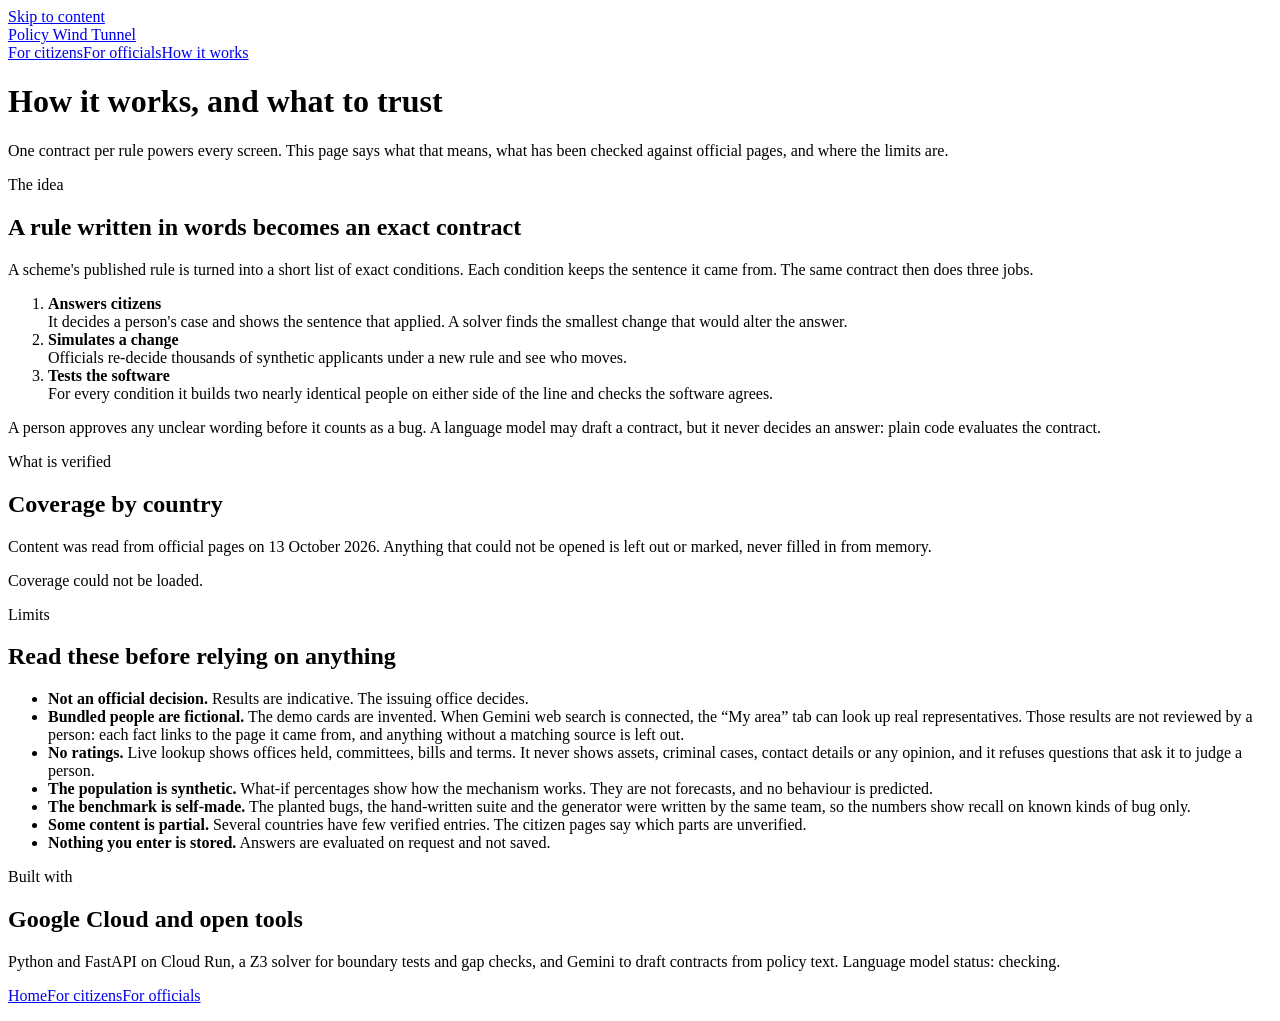
==== src/policy_wind_tunnel/service/static/about.html @ d444459c "Live area lookup via Gemini web search: grounded sources only, neutral facts, refusals, cache, kill " ====
<!doctype html>
<html lang="en">
<head>
<meta charset="utf-8">
<meta name="viewport" content="width=device-width, initial-scale=1">
<title>How it works, and what is verified | Policy Wind Tunnel</title>
<meta name="description" content="How Policy Wind Tunnel turns a published rule into an answer you can check, what has been verified from official pages, and what has not.">
<link rel="stylesheet" href="/static/app.css">
</head>
<body>
<a class="skip" href="#main">Skip to content</a>
<header class="topbar"><div class="inner">
  <a class="brand" href="/"><span class="logo"></span>Policy Wind Tunnel</a>
  <nav aria-label="Main"><a href="/citizen">For citizens</a><a href="/officials">For officials</a><a href="/about" class="on">How it works</a></nav>
</div></header>

<main id="main" class="wrap">
  <div class="hero">
    <h1>How it works, and what to trust</h1>
    <p>One contract per rule powers every screen. This page says what that means, what has been checked against official pages, and where the limits are.</p>
  </div>

  <section>
    <p class="eyebrow">The idea</p>
    <h2>A rule written in words becomes an exact contract</h2>
    <p class="lead">A scheme's published rule is turned into a short list of exact conditions. Each condition keeps the sentence it came from. The same contract then does three jobs.</p>
    <ol class="steps">
      <li><b>Answers citizens</b><div class="muted">It decides a person's case and shows the sentence that applied. A solver finds the smallest change that would alter the answer.</div></li>
      <li><b>Simulates a change</b><div class="muted">Officials re-decide thousands of synthetic applicants under a new rule and see who moves.</div></li>
      <li><b>Tests the software</b><div class="muted">For every condition it builds two nearly identical people on either side of the line and checks the software agrees.</div></li>
    </ol>
    <div class="note" style="margin-top:16px">A person approves any unclear wording before it counts as a bug. A language model may draft a contract, but it never decides an answer: plain code evaluates the contract.</div>
  </section>

  <section>
    <p class="eyebrow">What is verified</p>
    <h2>Coverage by country</h2>
    <p class="lead">Content was read from official pages on 13 October 2026. Anything that could not be opened is left out or marked, never filled in from memory.</p>
    <div class="grid" id="countries"><p class="muted">Loading...</p></div>
  </section>

  <section>
    <p class="eyebrow">Limits</p>
    <h2>Read these before relying on anything</h2>
    <ul>
      <li><b>Not an official decision.</b> Results are indicative. The issuing office decides.</li>
      <li><b>Bundled people are fictional.</b> The demo cards are invented. When Gemini web search is connected, the &ldquo;My area&rdquo; tab can look up real representatives. Those results are not reviewed by a person: each fact links to the page it came from, and anything without a matching source is left out.</li>
      <li><b>No ratings.</b> Live lookup shows offices held, committees, bills and terms. It never shows assets, criminal cases, contact details or any opinion, and it refuses questions that ask it to judge a person.</li>
      <li><b>The population is synthetic.</b> What-if percentages show how the mechanism works. They are not forecasts, and no behaviour is predicted.</li>
      <li><b>The benchmark is self-made.</b> The planted bugs, the hand-written suite and the generator were written by the same team, so the numbers show recall on known kinds of bug only.</li>
      <li><b>Some content is partial.</b> Several countries have few verified entries. The citizen pages say which parts are unverified.</li>
      <li><b>Nothing you enter is stored.</b> Answers are evaluated on request and not saved.</li>
    </ul>
  </section>

  <section>
    <p class="eyebrow">Built with</p>
    <h2>Google Cloud and open tools</h2>
    <p class="lead" id="stack">Python and FastAPI on Cloud Run, a Z3 solver for boundary tests and gap checks, and Gemini to draft contracts from policy text. Language model status: <span id="llm">checking</span>.</p>
  </section>

  <p class="footer"><a href="/">Home</a><a href="/citizen">For citizens</a><a href="/officials">For officials</a></p>
</main>

<script>
const esc = (v) => String(v ?? "").replace(/[&<>"']/g, (c) => ({ "&": "&amp;", "<": "&lt;", ">": "&gt;", '"': "&quot;", "'": "&#39;" }[c]));
(async function () {
  try {
    const health = await (await fetch("/api/health")).json();
    document.getElementById("llm").textContent = health.llm ? "Gemini connected" : "not connected in this session, so bundled hand-written contracts are used";
    const countries = await (await fetch("/api/civic/countries")).json();
    const packs = await Promise.all(countries.map((c) => fetch("/api/civic/countries/" + c.code).then((r) => r.json())));
    document.getElementById("countries").innerHTML = packs.map((p) => {
      const checkable = p.schemes.filter((s) => s.self_check).length;
      const verified = p.problems.filter((x) => x.verified).length;
      return `<div class="card"><h3>${esc(p.name)} <span class="pill ${p.status === "verified" ? "good" : "warn"}">${esc(p.status)}</span></h3>
        <ul><li>${checkable} scheme(s) you can check</li><li>${p.problems.length} problem entries, ${verified} fully verified</li><li>${p.rights.length} rights, ${p.tiers.length} government tiers</li></ul>
        <div class="muted"><b>Not verified:</b><ul>${p.notes.map((n) => `<li>${esc(n)}</li>`).join("")}</ul></div></div>`;
    }).join("");
  } catch (e) {
    document.getElementById("countries").innerHTML = '<p class="err">Coverage could not be loaded.</p>';
  }
})();
</script>
</body>
</html>
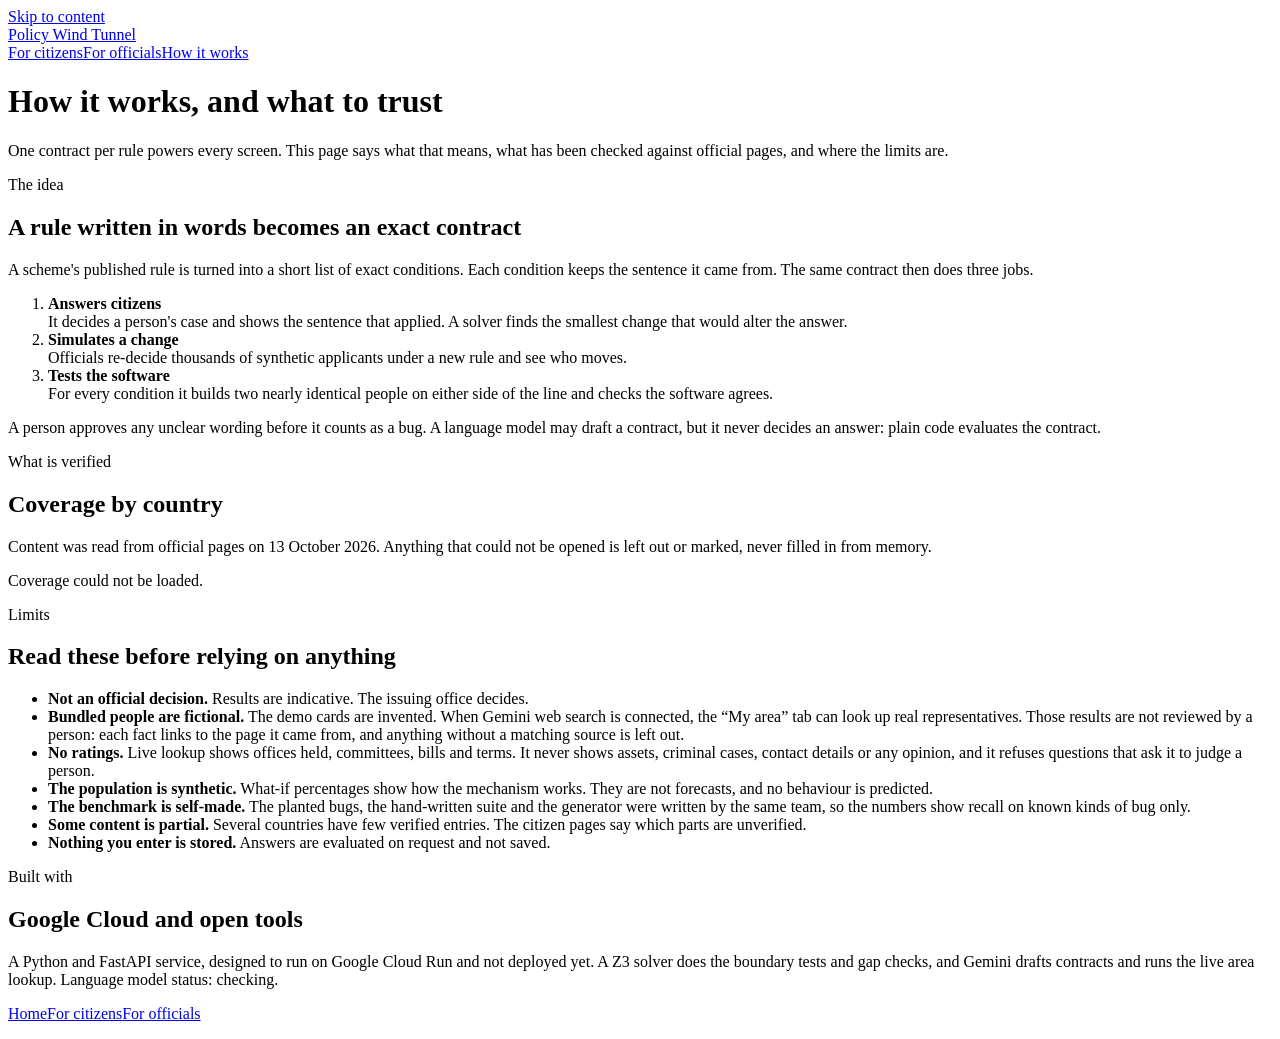
==== commit e9f5c617: "Flow polish: honest About page, plural counts, caveats in a disclosure, phone select width" ====
--- a/src/policy_wind_tunnel/service/static/about.html
+++ b/src/policy_wind_tunnel/service/static/about.html
@@ -5,13 +5,14 @@
 <meta name="viewport" content="width=device-width, initial-scale=1">
 <title>How it works, and what is verified | Policy Wind Tunnel</title>
 <meta name="description" content="How Policy Wind Tunnel turns a published rule into an answer you can check, what has been verified from official pages, and what has not.">
+<link rel="icon" href="/favicon.ico" type="image/svg+xml">
 <link rel="stylesheet" href="/static/app.css">
 </head>
 <body>
 <a class="skip" href="#main">Skip to content</a>
 <header class="topbar"><div class="inner">
   <a class="brand" href="/"><span class="logo"></span>Policy Wind Tunnel</a>
-  <nav aria-label="Main"><a href="/citizen">For citizens</a><a href="/officials">For officials</a><a href="/about" class="on">How it works</a></nav>
+  <nav aria-label="Main"><a href="/citizen">For citizens</a><a href="/officials">For officials</a><a href="/about" class="on" aria-current="page">How it works</a></nav>
 </div></header>
 
 <main id="main" class="wrap">
@@ -56,7 +57,7 @@
   <section>
     <p class="eyebrow">Built with</p>
     <h2>Google Cloud and open tools</h2>
-    <p class="lead" id="stack">Python and FastAPI on Cloud Run, a Z3 solver for boundary tests and gap checks, and Gemini to draft contracts from policy text. Language model status: <span id="llm">checking</span>.</p>
+    <p class="lead" id="stack">A Python and FastAPI service, designed to run on Google Cloud Run and not deployed yet. A Z3 solver does the boundary tests and gap checks, and Gemini drafts contracts and runs the live area lookup. Language model status: <span id="llm">checking</span>.</p>
   </section>
 
   <p class="footer"><a href="/">Home</a><a href="/citizen">For citizens</a><a href="/officials">For officials</a></p>
@@ -64,6 +65,7 @@
 
 <script>
 const esc = (v) => String(v ?? "").replace(/[&<>"']/g, (c) => ({ "&": "&amp;", "<": "&lt;", ">": "&gt;", '"': "&quot;", "'": "&#39;" }[c]));
+const plural = (n, one, many) => `${n} ${n === 1 ? one : many}`;
 (async function () {
   try {
     const health = await (await fetch("/api/health")).json();
@@ -74,7 +76,7 @@
       const checkable = p.schemes.filter((s) => s.self_check).length;
       const verified = p.problems.filter((x) => x.verified).length;
       return `<div class="card"><h3>${esc(p.name)} <span class="pill ${p.status === "verified" ? "good" : "warn"}">${esc(p.status)}</span></h3>
-        <ul><li>${checkable} scheme(s) you can check</li><li>${p.problems.length} problem entries, ${verified} fully verified</li><li>${p.rights.length} rights, ${p.tiers.length} government tiers</li></ul>
+        <ul><li>${plural(checkable, "scheme you can check", "schemes you can check")}</li><li>${plural(p.problems.length, "problem entry", "problem entries")}, ${verified} fully verified</li><li>${plural(p.rights.length, "right", "rights")}, ${plural(p.tiers.length, "government tier", "government tiers")}</li></ul>
         <div class="muted"><b>Not verified:</b><ul>${p.notes.map((n) => `<li>${esc(n)}</li>`).join("")}</ul></div></div>`;
     }).join("");
   } catch (e) {
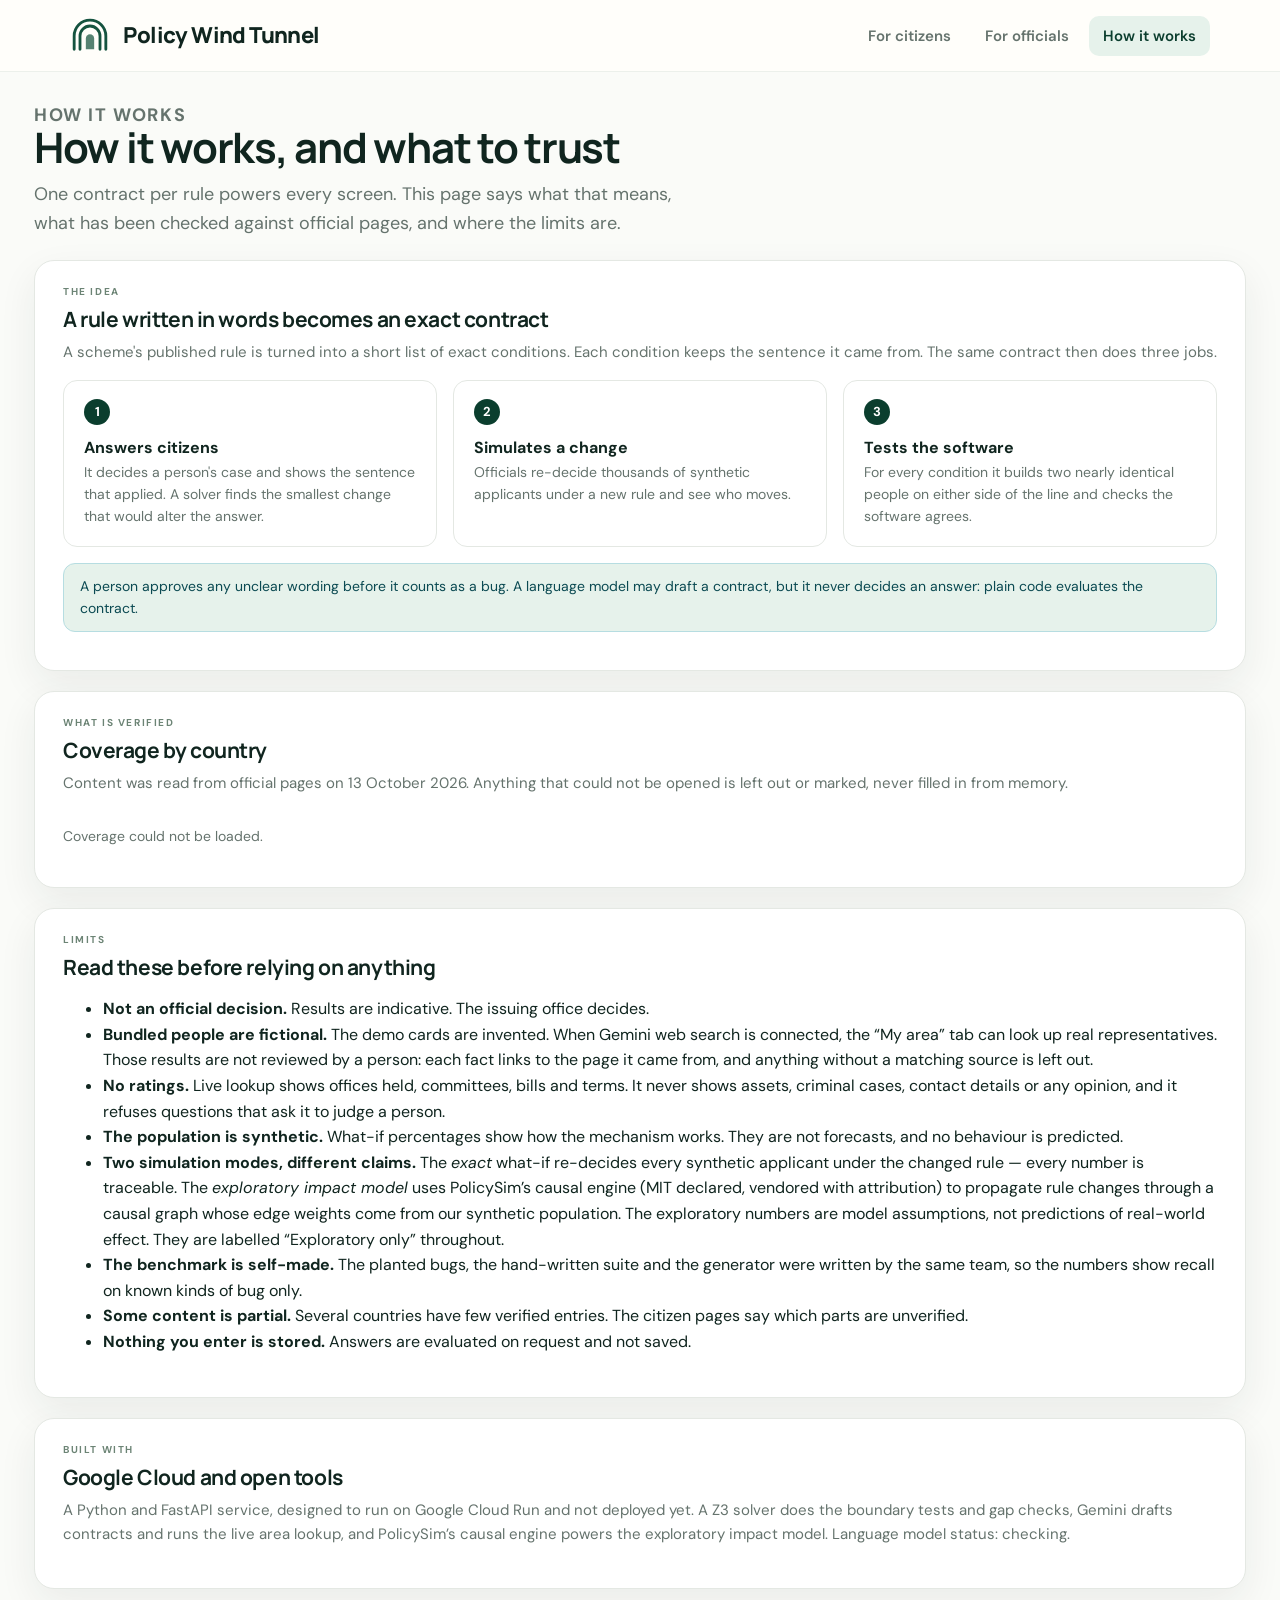
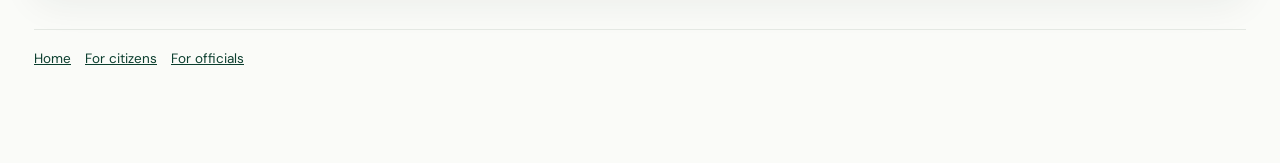
==== commit e48dad54: "Add CAA/PMUY checkers, PolicySim engine, redesigned UI, Gemini chat - CAA 2019 eligibility checker (" ====
--- a/src/policy_wind_tunnel/service/static/about.html
+++ b/src/policy_wind_tunnel/service/static/about.html
@@ -6,17 +6,95 @@
 <title>How it works, and what is verified | Policy Wind Tunnel</title>
 <meta name="description" content="How Policy Wind Tunnel turns a published rule into an answer you can check, what has been verified from official pages, and what has not.">
 <link rel="icon" href="/favicon.ico" type="image/svg+xml">
-<link rel="stylesheet" href="/static/app.css">
+<link rel="preconnect" href="https://fonts.googleapis.com">
+<link rel="preconnect" href="https://fonts.gstatic.com" crossorigin>
+<link href="https://fonts.googleapis.com/css2?family=DM+Sans:wght@400;500;600;700&family=Manrope:wght@400;500;600;700;800&display=swap" rel="stylesheet">
+<style>
+:root {
+  --ink: #10251f; --text: #34433d; --muted: #65736d;
+  --green: #15533f; --green-dark: #0b3e2e; --green-soft: #e6f2eb;
+  --line: #e4e8e3; --paper: #fffefa; --page: #fafbf8;
+  --shadow: 0 14px 38px rgba(24,48,37,.07); --radius: 20px;
+  --pass: #15533f; --pass-bg: #e4f3e9; --fail: #b3261e; --fail-bg: #fdecea;
+  --warn: #7a5200; --warn-bg: #fff6d1;
+  font-synthesis: none; text-rendering: optimizeLegibility; -webkit-font-smoothing: antialiased;
+}
+* { box-sizing: border-box; }
+html { scroll-behavior: smooth; }
+body { margin: 0; background: var(--page); color: var(--ink); font-family: "DM Sans", system-ui, sans-serif; font-size: 16px; line-height: 1.6; }
+button, input, select { font: inherit; }
+button:focus-visible, a:focus-visible { outline: 3px solid #4e8c70; outline-offset: 3px; }
+.skip { position: absolute; top: -60px; left: 16px; z-index: 100; padding: 10px 14px; background: var(--green-dark); color: white; border-radius: 10px; text-decoration: none; }
+.skip:focus { top: 12px; }
+
+.site-header { height: 72px; padding: 0 clamp(20px, 5.5vw, 88px); display: flex; align-items: center; justify-content: space-between; gap: 24px; background: rgba(255,254,250,.95); border-bottom: 1px solid rgba(21,83,63,.08); position: sticky; top: 0; z-index: 10; backdrop-filter: blur(8px); }
+.brand { display: inline-flex; align-items: center; gap: 13px; text-decoration: none; color: var(--ink); font-family: Manrope, sans-serif; font-size: clamp(17px, 1.8vw, 22px); font-weight: 800; letter-spacing: -.6px; white-space: nowrap; }
+.brand-mark { width: 40px; height: 40px; color: var(--green); flex: none; }
+.header-nav { display: flex; align-items: center; gap: 6px; }
+.nav-link { display: inline-flex; align-items: center; height: 40px; padding: 0 14px; border-radius: 10px; text-decoration: none; color: var(--muted); font-weight: 600; font-size: 15px; transition: background .15s, color .15s; white-space: nowrap; }
+.nav-link:hover { background: #edf3ee; color: var(--ink); }
+.nav-link.on { background: var(--green-soft); color: var(--green-dark); }
+
+.wrap { max-width: 1260px; margin: 0 auto; padding: 28px 24px 80px; }
+.hero { padding: 6px 0 22px; }
+.hero h1 { margin: 0 0 10px; font: 700 clamp(28px, 4vw, 42px)/1.1 Manrope, sans-serif; letter-spacing: -.03em; }
+.hero p { margin: 0; color: var(--muted); font-size: 18px; max-width: 680px; }
+.eyebrow { font: 700 10px/1 "DM Sans", sans-serif; text-transform: uppercase; letter-spacing: 1.6px; color: #6c8475; margin: 0 0 10px; }
+
+section { background: #fff; border: 1px solid var(--line); border-radius: var(--radius); box-shadow: var(--shadow); padding: 26px 28px; margin-bottom: 20px; }
+h2 { margin: 0 0 8px; font: 700 21px/1.2 Manrope, sans-serif; letter-spacing: -.02em; }
+.lead { color: var(--muted); margin: 0 0 16px; font-size: 15px; }
+.muted { color: var(--muted); font-size: 14px; }
+a { color: var(--green-dark); }
+
+.steps { counter-reset: s; display: grid; grid-template-columns: repeat(auto-fit, minmax(230px, 1fr)); gap: 16px; margin: 12px 0 0; padding: 0; list-style: none; }
+.steps li { counter-increment: s; background: #fff; border: 1px solid var(--line); border-radius: 14px; padding: 18px 20px; }
+.steps li::before { content: counter(s); display: flex; width: 26px; height: 26px; border-radius: 50%; background: var(--green-dark); color: #fff; font-weight: 700; font-size: 13px; align-items: center; justify-content: center; margin-bottom: 10px; }
+
+.note { background: var(--green-soft); border: 1px solid #b6dde1; color: #0b4a52; border-radius: 12px; padding: 11px 16px; margin: 12px 0; font-size: 14px; }
+
+.grid { display: grid; grid-template-columns: repeat(auto-fill, minmax(290px, 1fr)); gap: 16px; }
+.card { border: 1px solid var(--line); border-radius: 16px; padding: 16px 18px; background: #fff; }
+.card h3 { margin: 0 0 6px; font: 700 16px/1.3 Manrope, sans-serif; display: flex; align-items: center; gap: 8px; }
+.card ul { margin: 6px 0 6px 18px; padding: 0; font-size: 14px; }
+
+.pill { display: inline-block; padding: 3px 10px; border-radius: 99px; font-size: 12px; font-weight: 700; }
+.pill.good { background: var(--pass-bg); color: var(--pass); }
+.pill.warn { background: var(--warn-bg); color: var(--warn); }
+
+.footer { border-top: 1px solid var(--line); margin-top: 40px; padding-top: 18px; color: var(--muted); font-size: 13.5px; }
+.footer a { margin-right: 14px; color: var(--green-dark); }
+
+@media (max-width: 640px) {
+  .wrap { padding: 16px 16px 60px; }
+  .site-header { height: 64px; padding-inline: 16px; }
+  .nav-link:not(.on) { display: none; }
+  section { padding: 18px 16px; }
+}
+@media (prefers-reduced-motion: reduce) { *, *::before, *::after { transition-duration: .01ms !important; } }
+</style>
 </head>
 <body>
 <a class="skip" href="#main">Skip to content</a>
-<header class="topbar"><div class="inner">
-  <a class="brand" href="/"><span class="logo"></span>Policy Wind Tunnel</a>
-  <nav aria-label="Main"><a href="/citizen">For citizens</a><a href="/officials">For officials</a><a href="/about" class="on" aria-current="page">How it works</a></nav>
-</div></header>
+<header class="site-header">
+  <a class="brand" href="/" aria-label="Policy Wind Tunnel home">
+    <svg class="brand-mark" viewBox="0 0 48 48" role="img" aria-hidden="true">
+      <path d="M5 40V24C5 13.5 13.5 5 24 5s19 8.5 19 19v16" fill="none" stroke="currentColor" stroke-width="3.4" stroke-linecap="round"/>
+      <path d="M12 40V24c0-6.6 5.4-12 12-12s12 5.4 12 12v16" fill="none" stroke="currentColor" stroke-width="3.4" stroke-linecap="round"/>
+      <path d="M19 40V27a5 5 0 0 1 10 0v13" fill="currentColor" opacity=".72"/>
+    </svg>
+    <span>Policy Wind Tunnel</span>
+  </a>
+  <nav class="header-nav" aria-label="Main">
+    <a class="nav-link" href="/citizen">For citizens</a>
+    <a class="nav-link" href="/officials">For officials</a>
+    <a class="nav-link on" href="/about" aria-current="page">How it works</a>
+  </nav>
+</header>
 
 <main id="main" class="wrap">
   <div class="hero">
+    <p class="eyebrow">How it works</p>
     <h1>How it works, and what to trust</h1>
     <p>One contract per rule powers every screen. This page says what that means, what has been checked against official pages, and where the limits are.</p>
   </div>
@@ -48,6 +126,7 @@
       <li><b>Bundled people are fictional.</b> The demo cards are invented. When Gemini web search is connected, the &ldquo;My area&rdquo; tab can look up real representatives. Those results are not reviewed by a person: each fact links to the page it came from, and anything without a matching source is left out.</li>
       <li><b>No ratings.</b> Live lookup shows offices held, committees, bills and terms. It never shows assets, criminal cases, contact details or any opinion, and it refuses questions that ask it to judge a person.</li>
       <li><b>The population is synthetic.</b> What-if percentages show how the mechanism works. They are not forecasts, and no behaviour is predicted.</li>
+      <li><b>Two simulation modes, different claims.</b> The <em>exact</em> what-if re-decides every synthetic applicant under the changed rule — every number is traceable. The <em>exploratory impact model</em> uses PolicySim&rsquo;s causal engine (MIT declared, vendored with attribution) to propagate rule changes through a causal graph whose edge weights come from our synthetic population. The exploratory numbers are model assumptions, not predictions of real-world effect. They are labelled &ldquo;Exploratory only&rdquo; throughout.</li>
       <li><b>The benchmark is self-made.</b> The planted bugs, the hand-written suite and the generator were written by the same team, so the numbers show recall on known kinds of bug only.</li>
       <li><b>Some content is partial.</b> Several countries have few verified entries. The citizen pages say which parts are unverified.</li>
       <li><b>Nothing you enter is stored.</b> Answers are evaluated on request and not saved.</li>
@@ -57,7 +136,7 @@
   <section>
     <p class="eyebrow">Built with</p>
     <h2>Google Cloud and open tools</h2>
-    <p class="lead" id="stack">A Python and FastAPI service, designed to run on Google Cloud Run and not deployed yet. A Z3 solver does the boundary tests and gap checks, and Gemini drafts contracts and runs the live area lookup. Language model status: <span id="llm">checking</span>.</p>
+    <p class="lead" id="stack">A Python and FastAPI service, designed to run on Google Cloud Run and not deployed yet. A Z3 solver does the boundary tests and gap checks, Gemini drafts contracts and runs the live area lookup, and PolicySim&rsquo;s causal engine powers the exploratory impact model. Language model status: <span id="llm">checking</span>.</p>
   </section>
 
   <p class="footer"><a href="/">Home</a><a href="/citizen">For citizens</a><a href="/officials">For officials</a></p>
@@ -80,7 +159,7 @@
         <div class="muted"><b>Not verified:</b><ul>${p.notes.map((n) => `<li>${esc(n)}</li>`).join("")}</ul></div></div>`;
     }).join("");
   } catch (e) {
-    document.getElementById("countries").innerHTML = '<p class="err">Coverage could not be loaded.</p>';
+    document.getElementById("countries").innerHTML = '<p class="muted">Coverage could not be loaded.</p>';
   }
 })();
 </script>
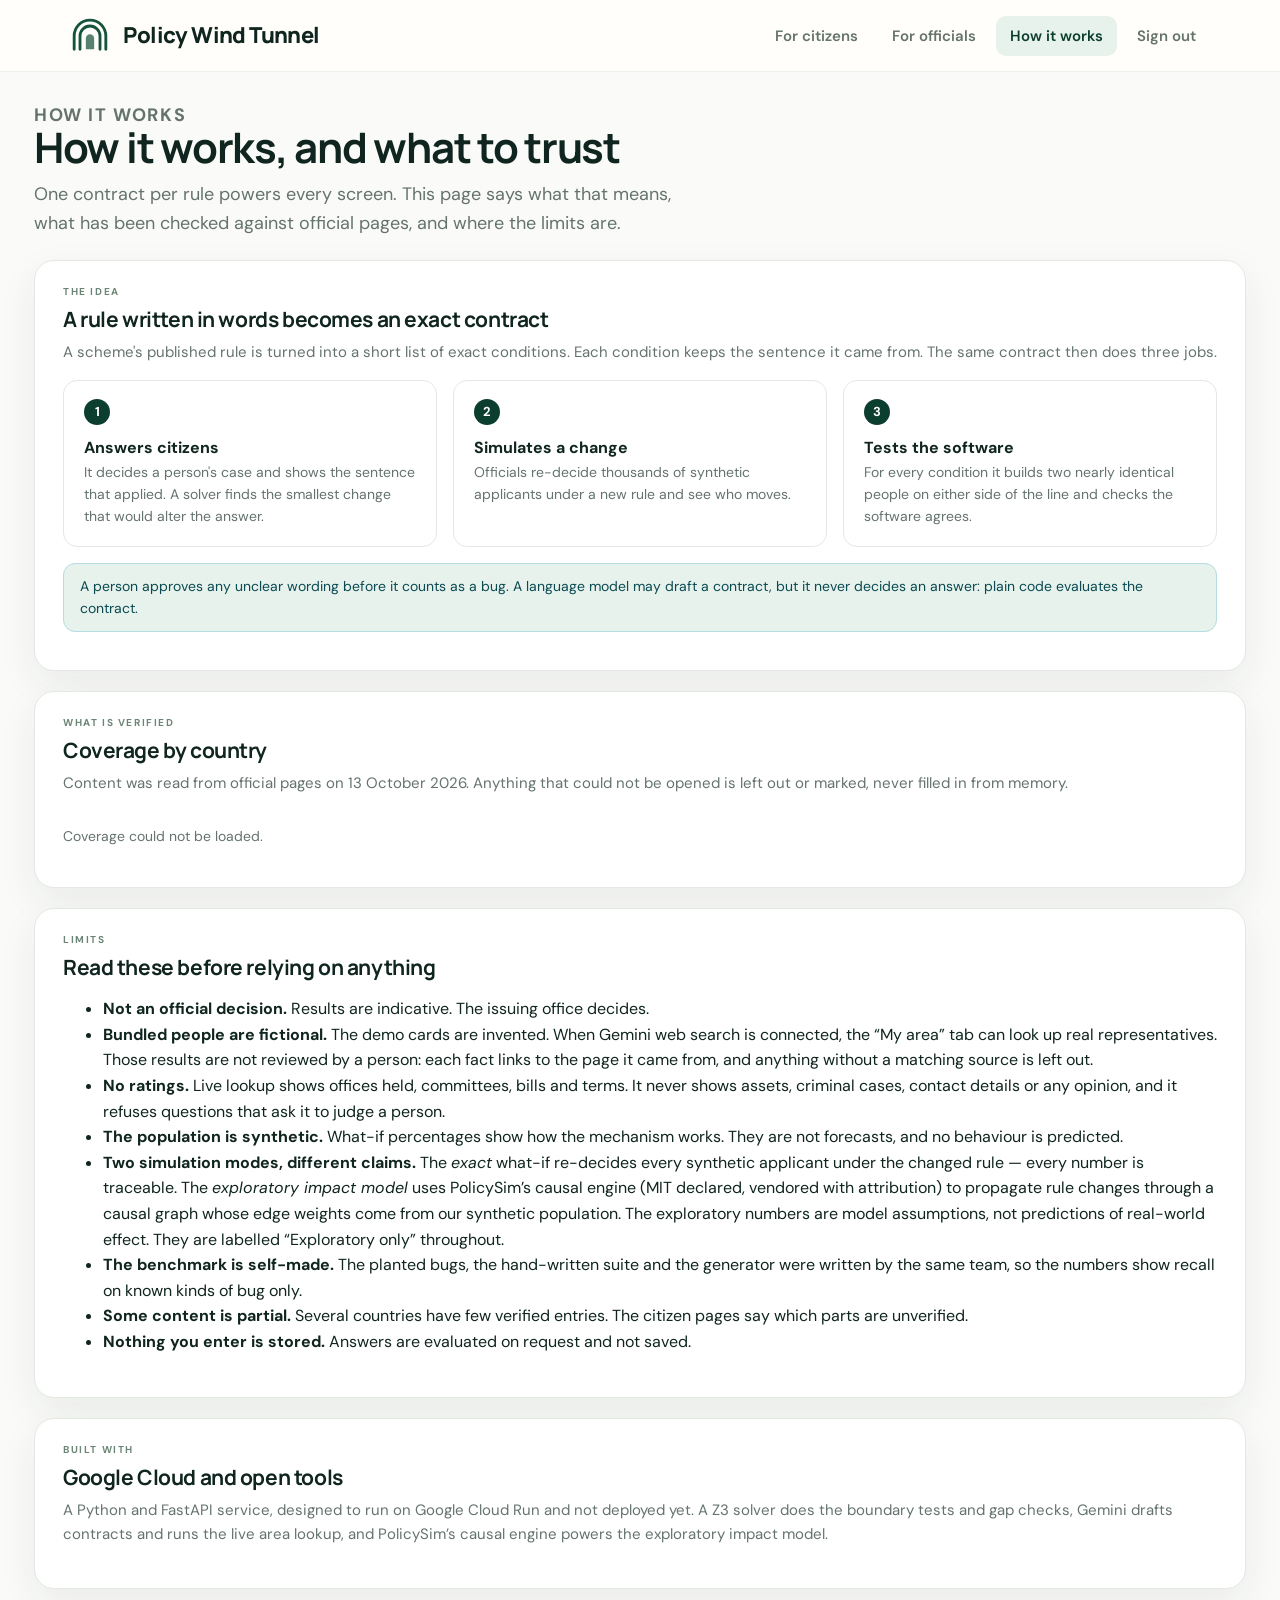
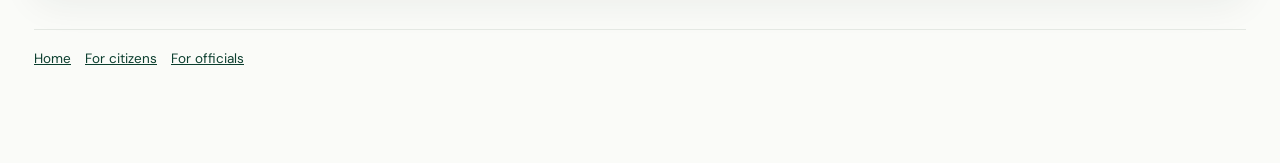
==== commit c9d94a10: "UX enhancements + Login FLow" ====
--- a/src/policy_wind_tunnel/service/static/about.html
+++ b/src/policy_wind_tunnel/service/static/about.html
@@ -9,6 +9,7 @@
 <link rel="preconnect" href="https://fonts.googleapis.com">
 <link rel="preconnect" href="https://fonts.gstatic.com" crossorigin>
 <link href="https://fonts.googleapis.com/css2?family=DM+Sans:wght@400;500;600;700&family=Manrope:wght@400;500;600;700;800&display=swap" rel="stylesheet">
+<link rel="stylesheet" href="/static/app.css">
 <style>
 :root {
   --ink: #10251f; --text: #34433d; --muted: #65736d;
@@ -86,80 +87,189 @@
     <span>Policy Wind Tunnel</span>
   </a>
   <nav class="header-nav" aria-label="Main">
-    <a class="nav-link" href="/citizen">For citizens</a>
-    <a class="nav-link" href="/officials">For officials</a>
-    <a class="nav-link on" href="/about" aria-current="page">How it works</a>
+    <a class="nav-link" href="/citizen" data-i18n="nav1">For citizens</a>
+    <a class="nav-link" href="/officials" data-i18n="nav2">For officials</a>
+    <a class="nav-link on" href="/about" data-i18n="nav3" aria-current="page">How it works</a>
+    <a class="nav-link" href="/login" id="signOutLink">Sign out</a>
   </nav>
 </header>
 
 <main id="main" class="wrap">
   <div class="hero">
-    <p class="eyebrow">How it works</p>
-    <h1>How it works, and what to trust</h1>
-    <p>One contract per rule powers every screen. This page says what that means, what has been checked against official pages, and where the limits are.</p>
+    <p class="eyebrow" data-i18n="nav3">How it works</p>
+    <h1 data-i18n="heroH1">How it works, and what to trust</h1>
+    <p data-i18n="heroLead">One contract per rule powers every screen. This page says what that means, what has been checked against official pages, and where the limits are.</p>
   </div>
 
   <section>
-    <p class="eyebrow">The idea</p>
-    <h2>A rule written in words becomes an exact contract</h2>
-    <p class="lead">A scheme's published rule is turned into a short list of exact conditions. Each condition keeps the sentence it came from. The same contract then does three jobs.</p>
+    <p class="eyebrow" data-i18n="ideaEyebrow">The idea</p>
+    <h2 data-i18n="ideaTitle">A rule written in words becomes an exact contract</h2>
+    <p class="lead" data-i18n="ideaLead">A scheme's published rule is turned into a short list of exact conditions. Each condition keeps the sentence it came from. The same contract then does three jobs.</p>
     <ol class="steps">
-      <li><b>Answers citizens</b><div class="muted">It decides a person's case and shows the sentence that applied. A solver finds the smallest change that would alter the answer.</div></li>
-      <li><b>Simulates a change</b><div class="muted">Officials re-decide thousands of synthetic applicants under a new rule and see who moves.</div></li>
-      <li><b>Tests the software</b><div class="muted">For every condition it builds two nearly identical people on either side of the line and checks the software agrees.</div></li>
+      <li data-i18n="step1"><b>Answers citizens</b><div class="muted">It decides a person's case and shows the sentence that applied. A solver finds the smallest change that would alter the answer.</div></li>
+      <li data-i18n="step2"><b>Simulates a change</b><div class="muted">Officials re-decide thousands of synthetic applicants under a new rule and see who moves.</div></li>
+      <li data-i18n="step3"><b>Tests the software</b><div class="muted">For every condition it builds two nearly identical people on either side of the line and checks the software agrees.</div></li>
     </ol>
-    <div class="note" style="margin-top:16px">A person approves any unclear wording before it counts as a bug. A language model may draft a contract, but it never decides an answer: plain code evaluates the contract.</div>
-  </section>
-
-  <section>
-    <p class="eyebrow">What is verified</p>
-    <h2>Coverage by country</h2>
-    <p class="lead">Content was read from official pages on 13 October 2026. Anything that could not be opened is left out or marked, never filled in from memory.</p>
-    <div class="grid" id="countries"><p class="muted">Loading...</p></div>
-  </section>
-
-  <section>
-    <p class="eyebrow">Limits</p>
-    <h2>Read these before relying on anything</h2>
+    <div class="note" style="margin-top:16px" data-i18n="ideaNote">A person approves any unclear wording before it counts as a bug. A language model may draft a contract, but it never decides an answer: plain code evaluates the contract.</div>
+  </section>
+
+  <section>
+    <p class="eyebrow" data-i18n="verifiedEyebrow">What is verified</p>
+    <h2 data-i18n="coverageTitle">Coverage by country</h2>
+    <p class="lead" data-i18n="coverageLead">Content was read from official pages on 13 October 2026. Anything that could not be opened is left out or marked, never filled in from memory.</p>
+    <div class="grid" id="countries"><p class="muted" data-i18n="loadingText">Loading...</p></div>
+  </section>
+
+  <section>
+    <p class="eyebrow" data-i18n="limitsEyebrow">Limits</p>
+    <h2 data-i18n="limitsTitle">Read these before relying on anything</h2>
     <ul>
-      <li><b>Not an official decision.</b> Results are indicative. The issuing office decides.</li>
-      <li><b>Bundled people are fictional.</b> The demo cards are invented. When Gemini web search is connected, the &ldquo;My area&rdquo; tab can look up real representatives. Those results are not reviewed by a person: each fact links to the page it came from, and anything without a matching source is left out.</li>
-      <li><b>No ratings.</b> Live lookup shows offices held, committees, bills and terms. It never shows assets, criminal cases, contact details or any opinion, and it refuses questions that ask it to judge a person.</li>
-      <li><b>The population is synthetic.</b> What-if percentages show how the mechanism works. They are not forecasts, and no behaviour is predicted.</li>
-      <li><b>Two simulation modes, different claims.</b> The <em>exact</em> what-if re-decides every synthetic applicant under the changed rule — every number is traceable. The <em>exploratory impact model</em> uses PolicySim&rsquo;s causal engine (MIT declared, vendored with attribution) to propagate rule changes through a causal graph whose edge weights come from our synthetic population. The exploratory numbers are model assumptions, not predictions of real-world effect. They are labelled &ldquo;Exploratory only&rdquo; throughout.</li>
-      <li><b>The benchmark is self-made.</b> The planted bugs, the hand-written suite and the generator were written by the same team, so the numbers show recall on known kinds of bug only.</li>
-      <li><b>Some content is partial.</b> Several countries have few verified entries. The citizen pages say which parts are unverified.</li>
-      <li><b>Nothing you enter is stored.</b> Answers are evaluated on request and not saved.</li>
+      <li data-i18n="limit1"><b>Not an official decision.</b> Results are indicative. The issuing office decides.</li>
+      <li data-i18n="limit2"><b>Bundled people are fictional.</b> The demo cards are invented. When Gemini web search is connected, the &ldquo;My area&rdquo; tab can look up real representatives. Those results are not reviewed by a person: each fact links to the page it came from, and anything without a matching source is left out.</li>
+      <li data-i18n="limit3"><b>No ratings.</b> Live lookup shows offices held, committees, bills and terms. It never shows assets, criminal cases, contact details or any opinion, and it refuses questions that ask it to judge a person.</li>
+      <li data-i18n="limit4"><b>The population is synthetic.</b> What-if percentages show how the mechanism works. They are not forecasts, and no behaviour is predicted.</li>
+      <li data-i18n="limit5"><b>Two simulation modes, different claims.</b> The <em>exact</em> what-if re-decides every synthetic applicant under the changed rule — every number is traceable. The <em>exploratory impact model</em> uses PolicySim&rsquo;s causal engine (MIT declared, vendored with attribution) to propagate rule changes through a causal graph whose edge weights come from our synthetic population. The exploratory numbers are model assumptions, not predictions of real-world effect. They are labelled &ldquo;Exploratory only&rdquo; throughout.</li>
+      <li data-i18n="limit6"><b>The benchmark is self-made.</b> The planted bugs, the hand-written suite and the generator were written by the same team, so the numbers show recall on known kinds of bug only.</li>
+      <li data-i18n="limit7"><b>Some content is partial.</b> Several countries have few verified entries. The citizen pages say which parts are unverified.</li>
+      <li data-i18n="limit8"><b>Nothing you enter is stored.</b> Answers are evaluated on request and not saved.</li>
     </ul>
   </section>
 
   <section>
-    <p class="eyebrow">Built with</p>
-    <h2>Google Cloud and open tools</h2>
-    <p class="lead" id="stack">A Python and FastAPI service, designed to run on Google Cloud Run and not deployed yet. A Z3 solver does the boundary tests and gap checks, Gemini drafts contracts and runs the live area lookup, and PolicySim&rsquo;s causal engine powers the exploratory impact model. Language model status: <span id="llm">checking</span>.</p>
-  </section>
-
-  <p class="footer"><a href="/">Home</a><a href="/citizen">For citizens</a><a href="/officials">For officials</a></p>
+    <p class="eyebrow" data-i18n="builtWithEyebrow">Built with</p>
+    <h2 data-i18n="builtWithTitle">Google Cloud and open tools</h2>
+    <p class="lead" id="stack" data-i18n="builtWithLead">A Python and FastAPI service, designed to run on Google Cloud Run and not deployed yet. A Z3 solver does the boundary tests and gap checks, Gemini drafts contracts and runs the live area lookup, and PolicySim&rsquo;s causal engine powers the exploratory impact model.</p>
+  </section>
+
+  <p class="footer"><a href="/" data-i18n="footerHome">Home</a><a href="/citizen" data-i18n="nav1">For citizens</a><a href="/officials" data-i18n="nav2">For officials</a></p>
 </main>
 
 <script>
 const esc = (v) => String(v ?? "").replace(/[&<>"']/g, (c) => ({ "&": "&amp;", "<": "&lt;", ">": "&gt;", '"': "&quot;", "'": "&#39;" }[c]));
+document.getElementById("signOutLink").addEventListener("click", (e) => {
+  e.preventDefault();
+  fetch("/api/logout", { method: "POST" }).finally(() => { window.location.href = "/login"; });
+});
+
+// Language is chosen once on the homepage and carried here via storage — this page
+// only reads it, it has no selector of its own. Chrome (headings, labels, the limits
+// list) is translated. Country names and the per-country notes are backend content.
+const LANG = sessionStorage.getItem("pwt_lang") || localStorage.getItem("pwt_lang") || "English";
+const I18N = {
+  English: {
+    nav1: "For citizens", nav2: "For officials", nav3: "How it works",
+    heroH1: "How it works, and what to trust",
+    heroLead: "One contract per rule powers every screen. This page says what that means, what has been checked against official pages, and where the limits are.",
+    ideaEyebrow: "The idea", ideaTitle: "A rule written in words becomes an exact contract",
+    ideaLead: "A scheme's published rule is turned into a short list of exact conditions. Each condition keeps the sentence it came from. The same contract then does three jobs.",
+    step1: '<b>Answers citizens</b><div class="muted">It decides a person\'s case and shows the sentence that applied. A solver finds the smallest change that would alter the answer.</div>',
+    step2: '<b>Simulates a change</b><div class="muted">Officials re-decide thousands of synthetic applicants under a new rule and see who moves.</div>',
+    step3: '<b>Tests the software</b><div class="muted">For every condition it builds two nearly identical people on either side of the line and checks the software agrees.</div>',
+    ideaNote: "A person approves any unclear wording before it counts as a bug. A language model may draft a contract, but it never decides an answer: plain code evaluates the contract.",
+    verifiedEyebrow: "What is verified", coverageTitle: "Coverage by country",
+    coverageLead: "Content was read from official pages on 13 October 2026. Anything that could not be opened is left out or marked, never filled in from memory.",
+    loadingText: "Loading...", coverageLoadError: "Coverage could not be loaded.",
+    limitsEyebrow: "Limits", limitsTitle: "Read these before relying on anything",
+    limit1: "<b>Not an official decision.</b> Results are indicative. The issuing office decides.",
+    limit2: '<b>Bundled people are fictional.</b> The demo cards are invented. When Gemini web search is connected, the &ldquo;My area&rdquo; tab can look up real representatives. Those results are not reviewed by a person: each fact links to the page it came from, and anything without a matching source is left out.',
+    limit3: "<b>No ratings.</b> Live lookup shows offices held, committees, bills and terms. It never shows assets, criminal cases, contact details or any opinion, and it refuses questions that ask it to judge a person.",
+    limit4: "<b>The population is synthetic.</b> What-if percentages show how the mechanism works. They are not forecasts, and no behaviour is predicted.",
+    limit5: '<b>Two simulation modes, different claims.</b> The <em>exact</em> what-if re-decides every synthetic applicant under the changed rule — every number is traceable. The <em>exploratory impact model</em> uses PolicySim&rsquo;s causal engine (MIT declared, vendored with attribution) to propagate rule changes through a causal graph whose edge weights come from our synthetic population. The exploratory numbers are model assumptions, not predictions of real-world effect. They are labelled &ldquo;Exploratory only&rdquo; throughout.',
+    limit6: "<b>The benchmark is self-made.</b> The planted bugs, the hand-written suite and the generator were written by the same team, so the numbers show recall on known kinds of bug only.",
+    limit7: "<b>Some content is partial.</b> Several countries have few verified entries. The citizen pages say which parts are unverified.",
+    limit8: "<b>Nothing you enter is stored.</b> Answers are evaluated on request and not saved.",
+    builtWithEyebrow: "Built with", builtWithTitle: "Google Cloud and open tools",
+    builtWithLead: "A Python and FastAPI service, designed to run on Google Cloud Run and not deployed yet. A Z3 solver does the boundary tests and gap checks, Gemini drafts contracts and runs the live area lookup, and PolicySim&rsquo;s causal engine powers the exploratory impact model.",
+    footerHome: "Home",
+    schemeCheckableOne: "scheme you can check", schemeCheckableMany: "schemes you can check",
+    problemEntryOne: "problem entry", problemEntryMany: "problem entries", fullyVerifiedSuffix: " fully verified",
+    rightOne: "right", rightMany: "rights", govTierOne: "government tier", govTierMany: "government tiers",
+    notVerifiedLabel: "Not verified:", verifiedStatus: "verified", partialStatus: "partial",
+  },
+  "हिन्दी": {
+    nav1: "नागरिकों के लिए", nav2: "अधिकारियों के लिए", nav3: "कैसे काम करता है",
+    heroH1: "यह कैसे काम करता है, और क्या भरोसा करें",
+    heroLead: "हर नियम के लिए एक अनुबंध हर स्क्रीन को शक्ति देता है। यह पेज बताता है इसका क्या मतलब है, आधिकारिक पेजों के खिलाफ क्या जाँचा गया है, और सीमाएं कहाँ हैं।",
+    ideaEyebrow: "विचार", ideaTitle: "शब्दों में लिखा नियम एक सटीक अनुबंध बनता है",
+    ideaLead: "किसी योजना के प्रकाशित नियम को सटीक शर्तों की एक छोटी सूची में बदला जाता है। हर शर्त वह वाक्य रखती है जहाँ से वह आई। फिर वही अनुबंध तीन काम करता है।",
+    step1: '<b>नागरिकों को जवाब देता है</b><div class="muted">यह व्यक्ति का मामला तय करता है और वह वाक्य दिखाता है जो लागू हुआ। एक सॉल्वर सबसे छोटा बदलाव खोजता है जो जवाब बदल सके।</div>',
+    step2: '<b>एक बदलाव सिम्युलेट करता है</b><div class="muted">अधिकारी नए नियम के तहत हजारों सिंथेटिक आवेदकों का दोबारा फैसला करते हैं और देखते हैं कौन बदलता है।</div>',
+    step3: '<b>सॉफ्टवेयर जाँचता है</b><div class="muted">हर शर्त के लिए यह रेखा के दोनों ओर लगभग एक जैसे दो लोग बनाता है और जाँचता है कि सॉफ्टवेयर सहमत है।</div>',
+    ideaNote: "किसी अस्पष्ट शब्द के बग गिनने से पहले एक व्यक्ति उसे मंजूर करता है। एक भाषा मॉडल अनुबंध का मसौदा बना सकता है, लेकिन यह कभी जवाब तय नहीं करता: सादा कोड अनुबंध का मूल्यांकन करता है।",
+    verifiedEyebrow: "क्या सत्यापित है", coverageTitle: "देश के अनुसार कवरेज",
+    coverageLead: "सामग्री 13 अक्टूबर 2026 को आधिकारिक पेजों से पढ़ी गई। जो भी नहीं खोला जा सका उसे छोड़ दिया गया या चिह्नित किया गया, कभी याददाश्त से नहीं भरा गया।",
+    loadingText: "लोड हो रहा है...", coverageLoadError: "कवरेज लोड नहीं हो सकी।",
+    limitsEyebrow: "सीमाएं", limitsTitle: "किसी भी चीज़ पर भरोसा करने से पहले इन्हें पढ़ें",
+    limit1: "<b>आधिकारिक फैसला नहीं।</b> परिणाम सांकेतिक हैं। जारी करने वाला कार्यालय फैसला करता है।",
+    limit2: '<b>दिए गए लोग काल्पनिक हैं।</b> डेमो कार्ड बनाए गए हैं। जब Gemini वेब खोज जुड़ी होती है, तो "मेरा क्षेत्र" टैब असली प्रतिनिधियों को खोज सकता है। वे परिणाम किसी व्यक्ति द्वारा समीक्षित नहीं हैं: हर तथ्य उस पेज से जुड़ा है जहाँ से वह आया, और बिना मिलान स्रोत वाला कुछ भी छोड़ दिया जाता है।',
+    limit3: "<b>कोई रेटिंग नहीं।</b> लाइव खोज पद, समितियाँ, बिल और कार्यकाल दिखाती है। यह कभी संपत्ति, आपराधिक मामले, संपर्क विवरण या कोई राय नहीं दिखाती, और किसी व्यक्ति का मूल्यांकन करने वाले सवालों से मना कर देती है।",
+    limit4: "<b>जनसंख्या सिंथेटिक है।</b> व्हाट-इफ प्रतिशत दिखाते हैं कि तंत्र कैसे काम करता है। ये अनुमान नहीं हैं, और किसी व्यवहार की भविष्यवाणी नहीं की जाती।",
+    limit5: '<b>दो सिमुलेशन मोड, अलग दावे।</b> <em>सटीक</em> व्हाट-इफ बदले हुए नियम के तहत हर सिंथेटिक आवेदक का दोबारा फैसला करता है — हर संख्या का पता लगाया जा सकता है। <em>खोजपरक प्रभाव मॉडल</em> PolicySim के causal इंजन (MIT घोषित, एट्रिब्यूशन के साथ) का उपयोग करके नियम बदलावों को एक causal ग्राफ के माध्यम से फैलाता है जिसके एज वेट हमारी सिंथेटिक जनसंख्या से आते हैं। खोजपरक संख्याएं मॉडल की मान्यताएं हैं, वास्तविक प्रभाव की भविष्यवाणी नहीं। इन्हें हर जगह "केवल खोजपरक" लेबल किया गया है।',
+    limit6: "<b>बेंचमार्क स्वयं बनाया गया है।</b> डाले गए बग, हाथ से लिखा सूट और जेनरेटर एक ही टीम ने बनाए, इसलिए संख्याएं केवल ज्ञात तरह के बग पर पहचान दिखाती हैं।",
+    limit7: "<b>कुछ सामग्री आंशिक है।</b> कई देशों में बहुत कम सत्यापित प्रविष्टियाँ हैं। नागरिक पेज बताते हैं कि कौन से हिस्से असत्यापित हैं।",
+    limit8: "<b>आपका डाला कुछ भी सेव नहीं होता।</b> जवाब अनुरोध पर मूल्यांकित होते हैं और सेव नहीं किए जाते।",
+    builtWithEyebrow: "इनसे बना", builtWithTitle: "Google Cloud और ओपन टूल्स",
+    builtWithLead: "एक Python और FastAPI सेवा, Google Cloud Run पर चलाने के लिए बनाई गई और अभी डिप्लॉय नहीं हुई। एक Z3 सॉल्वर सीमा टेस्ट और गैप जाँच करता है, Gemini अनुबंध बनाता है और लाइव क्षेत्र खोज चलाता है, और PolicySim का causal इंजन खोजपरक प्रभाव मॉडल चलाता है।",
+    footerHome: "होम",
+    schemeCheckableOne: "योजना जाँच सकते हैं", schemeCheckableMany: "योजनाएं जाँच सकते हैं",
+    problemEntryOne: "समस्या प्रविष्टि", problemEntryMany: "समस्या प्रविष्टियाँ", fullyVerifiedSuffix: " पूरी तरह सत्यापित",
+    rightOne: "अधिकार", rightMany: "अधिकार", govTierOne: "सरकारी स्तर", govTierMany: "सरकारी स्तर",
+    notVerifiedLabel: "असत्यापित:", verifiedStatus: "सत्यापित", partialStatus: "आंशिक",
+  },
+  "मराठी": {
+    nav1: "नागरिकांसाठी", nav2: "अधिकाऱ्यांसाठी", nav3: "कसे कार्य करते",
+    heroH1: "हे कसे कार्य करते, आणि कशावर विश्वास ठेवावा",
+    heroLead: "प्रत्येक नियमासाठी एक करार प्रत्येक स्क्रीनला चालना देतो. हे पान सांगते याचा अर्थ काय, अधिकृत पानांविरुद्ध काय तपासले गेले, आणि मर्यादा कुठे आहेत.",
+    ideaEyebrow: "कल्पना", ideaTitle: "शब्दांत लिहिलेला नियम एक नेमका करार बनतो",
+    ideaLead: "एखाद्या योजनेच्या प्रकाशित नियमाला नेमक्या अटींच्या छोट्या यादीत बदलले जाते. प्रत्येक अट ती कुठून आली ते वाक्य ठेवते. मग तोच करार तीन कामे करतो.",
+    step1: '<b>नागरिकांना उत्तर देतो</b><div class="muted">हा व्यक्तीचे प्रकरण ठरवतो आणि लागू झालेले वाक्य दाखवतो. एक सॉल्व्हर उत्तर बदलू शकणारा सर्वात लहान बदल शोधतो.</div>',
+    step2: '<b>एक बदल सिम्युलेट करतो</b><div class="muted">अधिकारी नव्या नियमाखाली हजारो कृत्रिम अर्जदारांचा पुन्हा निर्णय घेतात आणि कोण बदलते ते पाहतात.</div>',
+    step3: '<b>सॉफ्टवेअर तपासतो</b><div class="muted">प्रत्येक अटीसाठी तो रेषेच्या दोन्ही बाजूला जवळपास सारखी दोन माणसे तयार करतो आणि सॉफ्टवेअर सहमत आहे का ते तपासतो.</div>',
+    ideaNote: "एखादा अस्पष्ट शब्द बग म्हणून मोजण्याआधी एक व्यक्ती तो मंजूर करते. एक भाषा मॉडेल कराराचा मसुदा तयार करू शकते, पण ते कधीही उत्तर ठरवत नाही: साधा कोड कराराचे मूल्यांकन करतो.",
+    verifiedEyebrow: "काय सत्यापित आहे", coverageTitle: "देशानुसार व्याप्ती",
+    coverageLead: "मजकूर 13 ऑक्टोबर 2026 रोजी अधिकृत पानांवरून वाचला गेला. जे उघडता आले नाही ते वगळले किंवा चिन्हांकित केले गेले, आठवणीतून कधीही भरले नाही.",
+    loadingText: "लोड होत आहे...", coverageLoadError: "व्याप्ती लोड होऊ शकली नाही.",
+    limitsEyebrow: "मर्यादा", limitsTitle: "कशावरही विसंबण्यापूर्वी हे वाचा",
+    limit1: "<b>अधिकृत निर्णय नाही.</b> निकाल सूचक आहेत. जारी करणारे कार्यालय निर्णय घेते.",
+    limit2: '<b>दिलेले लोक काल्पनिक आहेत.</b> डेमो कार्ड तयार केले आहेत. जेव्हा Gemini वेब शोध जोडलेला असतो, तेव्हा "माझा परिसर" टॅब खऱ्या प्रतिनिधींना शोधू शकतो. ते निकाल एखाद्या व्यक्तीने तपासलेले नाहीत: प्रत्येक तथ्य ते जिथून आले त्या पानाशी जोडलेले आहे, आणि जुळणारा स्रोत नसलेले काहीही वगळले जाते.',
+    limit3: "<b>कोणतेही रेटिंग नाही.</b> थेट शोध पदे, समित्या, विधेयके आणि कार्यकाळ दाखवतो. तो कधीही मालमत्ता, गुन्हेगारी प्रकरणे, संपर्क तपशील किंवा कोणतेही मत दाखवत नाही, आणि एखाद्या व्यक्तीचा न्याय करायला सांगणाऱ्या प्रश्नांना नकार देतो.",
+    limit4: "<b>लोकसंख्या कृत्रिम आहे.</b> व्हॉट-इफ टक्केवारी यंत्रणा कशी कार्य करते ते दाखवते. हे अंदाज नाहीत, आणि कोणत्याही वर्तनाचे भाकीत केले जात नाही.",
+    limit5: '<b>दोन सिम्युलेशन मोड, वेगळे दावे.</b> <em>नेमका</em> व्हॉट-इफ बदललेल्या नियमाखाली प्रत्येक कृत्रिम अर्जदाराचा पुन्हा निर्णय घेतो — प्रत्येक संख्येचा मागोवा घेता येतो. <em>शोधक परिणाम मॉडेल</em> PolicySim च्या causal इंजिनचा (MIT घोषित, श्रेयासह) वापर करून नियम बदल एका causal आलेखातून पसरवतो ज्याचे एज वेट्स आमच्या कृत्रिम लोकसंख्येतून येतात. शोधक संख्या मॉडेलच्या गृहीतके आहेत, खऱ्या जगातील परिणामाचे भाकीत नाही. त्यांना सर्वत्र "फक्त शोधक" असे लेबल केले आहे.',
+    limit6: "<b>बेंचमार्क स्वतः तयार केलेले आहे.</b> लावलेले बग, हाताने लिहिलेला संच आणि जनरेटर एकाच टीमने बनवले, त्यामुळे संख्या फक्त ज्ञात प्रकारच्या बगवरील ओळख दाखवतात.",
+    limit7: "<b>काही मजकूर अंशतः आहे.</b> अनेक देशांत फार कमी सत्यापित नोंदी आहेत. नागरिक पाने कोणते भाग असत्यापित आहेत ते सांगतात.",
+    limit8: "<b>तुम्ही टाकलेले काहीही साठवले जात नाही.</b> उत्तरे विनंतीनुसार मूल्यांकित केली जातात आणि साठवली जात नाहीत.",
+    builtWithEyebrow: "यापासून बनवलेले", builtWithTitle: "Google Cloud आणि ओपन टूल्स",
+    builtWithLead: "एक Python आणि FastAPI सेवा, Google Cloud Run वर चालवण्यासाठी तयार केलेली आणि अजून तैनात न केलेली. एक Z3 सॉल्व्हर सीमा चाचण्या आणि त्रुटी तपासण्या करतो, Gemini करार तयार करते आणि थेट क्षेत्र शोध चालवते, आणि PolicySim चे causal इंजिन शोधक परिणाम मॉडेल चालवते.",
+    footerHome: "मुख्यपृष्ठ",
+    schemeCheckableOne: "योजना तपासू शकता", schemeCheckableMany: "योजना तपासू शकता",
+    problemEntryOne: "समस्या नोंद", problemEntryMany: "समस्या नोंदी", fullyVerifiedSuffix: " पूर्णपणे सत्यापित",
+    rightOne: "हक्क", rightMany: "हक्क", govTierOne: "सरकारी स्तर", govTierMany: "सरकारी स्तर",
+    notVerifiedLabel: "असत्यापित:", verifiedStatus: "सत्यापित", partialStatus: "अंशतः",
+  },
+};
+function t(key, vars) {
+  const dict = I18N[LANG] || I18N.English;
+  let s = dict[key] !== undefined ? dict[key] : I18N.English[key] !== undefined ? I18N.English[key] : key;
+  if (vars) Object.entries(vars).forEach(([k, v]) => { s = s.split("{" + k + "}").join(v); });
+  return s;
+}
+document.querySelectorAll("[data-i18n]").forEach((el) => { el.innerHTML = t(el.dataset.i18n); });
+
 const plural = (n, one, many) => `${n} ${n === 1 ? one : many}`;
 (async function () {
   try {
-    const health = await (await fetch("/api/health")).json();
-    document.getElementById("llm").textContent = health.llm ? "Gemini connected" : "not connected in this session, so bundled hand-written contracts are used";
     const countries = await (await fetch("/api/civic/countries")).json();
     const packs = await Promise.all(countries.map((c) => fetch("/api/civic/countries/" + c.code).then((r) => r.json())));
     document.getElementById("countries").innerHTML = packs.map((p) => {
       const checkable = p.schemes.filter((s) => s.self_check).length;
       const verified = p.problems.filter((x) => x.verified).length;
-      return `<div class="card"><h3>${esc(p.name)} <span class="pill ${p.status === "verified" ? "good" : "warn"}">${esc(p.status)}</span></h3>
-        <ul><li>${plural(checkable, "scheme you can check", "schemes you can check")}</li><li>${plural(p.problems.length, "problem entry", "problem entries")}, ${verified} fully verified</li><li>${plural(p.rights.length, "right", "rights")}, ${plural(p.tiers.length, "government tier", "government tiers")}</li></ul>
-        <div class="muted"><b>Not verified:</b><ul>${p.notes.map((n) => `<li>${esc(n)}</li>`).join("")}</ul></div></div>`;
+      const statusLabel = p.status === "verified" ? t("verifiedStatus") : t("partialStatus");
+      return `<div class="card"><h3>${esc(p.name)} <span class="pill ${p.status === "verified" ? "good" : "warn"}">${esc(statusLabel)}</span></h3>
+        <ul><li>${plural(checkable, t("schemeCheckableOne"), t("schemeCheckableMany"))}</li><li>${plural(p.problems.length, t("problemEntryOne"), t("problemEntryMany"))}, ${verified}${t("fullyVerifiedSuffix")}</li><li>${plural(p.rights.length, t("rightOne"), t("rightMany"))}, ${plural(p.tiers.length, t("govTierOne"), t("govTierMany"))}</li></ul>
+        <div class="muted"><b>${t("notVerifiedLabel")}</b><ul>${p.notes.map((n) => `<li>${esc(n)}</li>`).join("")}</ul></div></div>`;
     }).join("");
   } catch (e) {
-    document.getElementById("countries").innerHTML = '<p class="muted">Coverage could not be loaded.</p>';
+    document.getElementById("countries").innerHTML = `<p class="muted">${t("coverageLoadError")}</p>`;
   }
 })();
 </script>
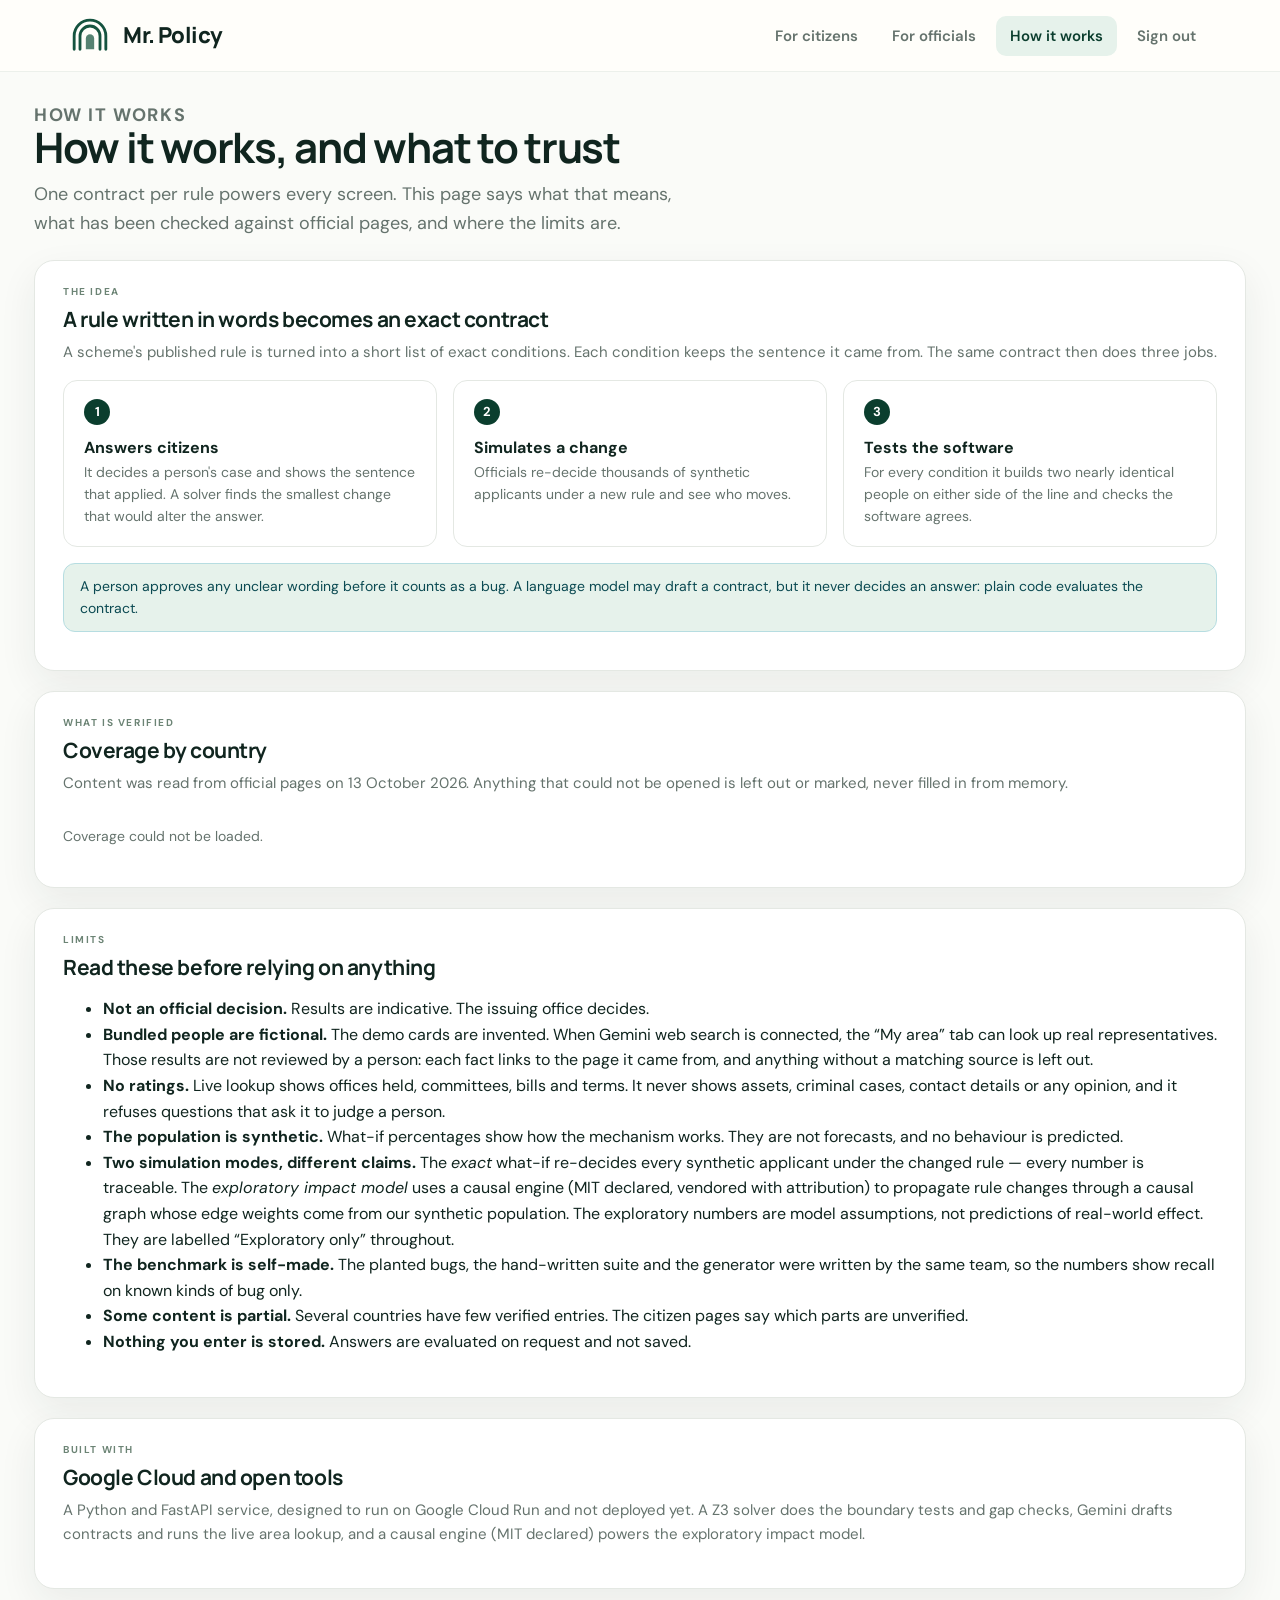
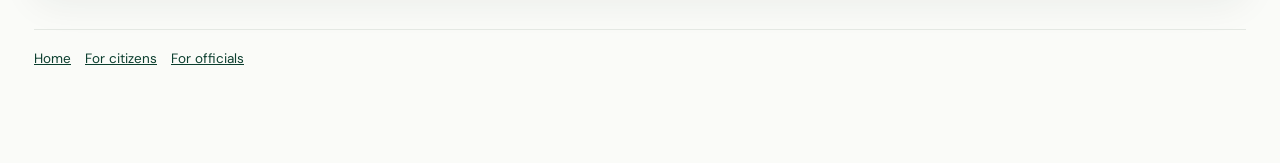
==== commit 3df7b72b: "feat: Mr. Policy rename, Ayushman preset, flip-rate fix, nullable crash fix - Rename "Policy Wind Tu" ====
--- a/src/policy_wind_tunnel/service/static/about.html
+++ b/src/policy_wind_tunnel/service/static/about.html
@@ -3,8 +3,8 @@
 <head>
 <meta charset="utf-8">
 <meta name="viewport" content="width=device-width, initial-scale=1">
-<title>How it works, and what is verified | Policy Wind Tunnel</title>
-<meta name="description" content="How Policy Wind Tunnel turns a published rule into an answer you can check, what has been verified from official pages, and what has not.">
+<title>How it works, and what is verified | Mr. Policy</title>
+<meta name="description" content="How Mr. Policy turns a published rule into an answer you can check, what has been verified from official pages, and what has not.">
 <link rel="icon" href="/favicon.ico" type="image/svg+xml">
 <link rel="preconnect" href="https://fonts.googleapis.com">
 <link rel="preconnect" href="https://fonts.gstatic.com" crossorigin>
@@ -78,13 +78,13 @@
 <body>
 <a class="skip" href="#main">Skip to content</a>
 <header class="site-header">
-  <a class="brand" href="/" aria-label="Policy Wind Tunnel home">
+  <a class="brand" href="/" aria-label="Mr. Policy home">
     <svg class="brand-mark" viewBox="0 0 48 48" role="img" aria-hidden="true">
       <path d="M5 40V24C5 13.5 13.5 5 24 5s19 8.5 19 19v16" fill="none" stroke="currentColor" stroke-width="3.4" stroke-linecap="round"/>
       <path d="M12 40V24c0-6.6 5.4-12 12-12s12 5.4 12 12v16" fill="none" stroke="currentColor" stroke-width="3.4" stroke-linecap="round"/>
       <path d="M19 40V27a5 5 0 0 1 10 0v13" fill="currentColor" opacity=".72"/>
     </svg>
-    <span>Policy Wind Tunnel</span>
+    <span>Mr. Policy</span>
   </a>
   <nav class="header-nav" aria-label="Main">
     <a class="nav-link" href="/citizen" data-i18n="nav1">For citizens</a>
@@ -128,7 +128,7 @@
       <li data-i18n="limit2"><b>Bundled people are fictional.</b> The demo cards are invented. When Gemini web search is connected, the &ldquo;My area&rdquo; tab can look up real representatives. Those results are not reviewed by a person: each fact links to the page it came from, and anything without a matching source is left out.</li>
       <li data-i18n="limit3"><b>No ratings.</b> Live lookup shows offices held, committees, bills and terms. It never shows assets, criminal cases, contact details or any opinion, and it refuses questions that ask it to judge a person.</li>
       <li data-i18n="limit4"><b>The population is synthetic.</b> What-if percentages show how the mechanism works. They are not forecasts, and no behaviour is predicted.</li>
-      <li data-i18n="limit5"><b>Two simulation modes, different claims.</b> The <em>exact</em> what-if re-decides every synthetic applicant under the changed rule — every number is traceable. The <em>exploratory impact model</em> uses PolicySim&rsquo;s causal engine (MIT declared, vendored with attribution) to propagate rule changes through a causal graph whose edge weights come from our synthetic population. The exploratory numbers are model assumptions, not predictions of real-world effect. They are labelled &ldquo;Exploratory only&rdquo; throughout.</li>
+      <li data-i18n="limit5"><b>Two simulation modes, different claims.</b> The <em>exact</em> what-if re-decides every synthetic applicant under the changed rule — every number is traceable. The <em>exploratory impact model</em> uses a causal engine (MIT declared, vendored with attribution) to propagate rule changes through a causal graph whose edge weights come from our synthetic population. The exploratory numbers are model assumptions, not predictions of real-world effect. They are labelled &ldquo;Exploratory only&rdquo; throughout.</li>
       <li data-i18n="limit6"><b>The benchmark is self-made.</b> The planted bugs, the hand-written suite and the generator were written by the same team, so the numbers show recall on known kinds of bug only.</li>
       <li data-i18n="limit7"><b>Some content is partial.</b> Several countries have few verified entries. The citizen pages say which parts are unverified.</li>
       <li data-i18n="limit8"><b>Nothing you enter is stored.</b> Answers are evaluated on request and not saved.</li>
@@ -138,7 +138,7 @@
   <section>
     <p class="eyebrow" data-i18n="builtWithEyebrow">Built with</p>
     <h2 data-i18n="builtWithTitle">Google Cloud and open tools</h2>
-    <p class="lead" id="stack" data-i18n="builtWithLead">A Python and FastAPI service, designed to run on Google Cloud Run and not deployed yet. A Z3 solver does the boundary tests and gap checks, Gemini drafts contracts and runs the live area lookup, and PolicySim&rsquo;s causal engine powers the exploratory impact model.</p>
+    <p class="lead" id="stack" data-i18n="builtWithLead">A Python and FastAPI service, designed to run on Google Cloud Run and not deployed yet. A Z3 solver does the boundary tests and gap checks, Gemini drafts contracts and runs the live area lookup, and a causal engine (MIT declared) powers the exploratory impact model.</p>
   </section>
 
   <p class="footer"><a href="/" data-i18n="footerHome">Home</a><a href="/citizen" data-i18n="nav1">For citizens</a><a href="/officials" data-i18n="nav2">For officials</a></p>
@@ -174,12 +174,12 @@
     limit2: '<b>Bundled people are fictional.</b> The demo cards are invented. When Gemini web search is connected, the &ldquo;My area&rdquo; tab can look up real representatives. Those results are not reviewed by a person: each fact links to the page it came from, and anything without a matching source is left out.',
     limit3: "<b>No ratings.</b> Live lookup shows offices held, committees, bills and terms. It never shows assets, criminal cases, contact details or any opinion, and it refuses questions that ask it to judge a person.",
     limit4: "<b>The population is synthetic.</b> What-if percentages show how the mechanism works. They are not forecasts, and no behaviour is predicted.",
-    limit5: '<b>Two simulation modes, different claims.</b> The <em>exact</em> what-if re-decides every synthetic applicant under the changed rule — every number is traceable. The <em>exploratory impact model</em> uses PolicySim&rsquo;s causal engine (MIT declared, vendored with attribution) to propagate rule changes through a causal graph whose edge weights come from our synthetic population. The exploratory numbers are model assumptions, not predictions of real-world effect. They are labelled &ldquo;Exploratory only&rdquo; throughout.',
+    limit5: '<b>Two simulation modes, different claims.</b> The <em>exact</em> what-if re-decides every synthetic applicant under the changed rule — every number is traceable. The <em>exploratory impact model</em> uses a causal engine (MIT declared, vendored with attribution) to propagate rule changes through a causal graph whose edge weights come from our synthetic population. The exploratory numbers are model assumptions, not predictions of real-world effect. They are labelled &ldquo;Exploratory only&rdquo; throughout.',
     limit6: "<b>The benchmark is self-made.</b> The planted bugs, the hand-written suite and the generator were written by the same team, so the numbers show recall on known kinds of bug only.",
     limit7: "<b>Some content is partial.</b> Several countries have few verified entries. The citizen pages say which parts are unverified.",
     limit8: "<b>Nothing you enter is stored.</b> Answers are evaluated on request and not saved.",
     builtWithEyebrow: "Built with", builtWithTitle: "Google Cloud and open tools",
-    builtWithLead: "A Python and FastAPI service, designed to run on Google Cloud Run and not deployed yet. A Z3 solver does the boundary tests and gap checks, Gemini drafts contracts and runs the live area lookup, and PolicySim&rsquo;s causal engine powers the exploratory impact model.",
+    builtWithLead: "A Python and FastAPI service, designed to run on Google Cloud Run and not deployed yet. A Z3 solver does the boundary tests and gap checks, Gemini drafts contracts and runs the live area lookup, and a causal engine (MIT declared) powers the exploratory impact model.",
     footerHome: "Home",
     schemeCheckableOne: "scheme you can check", schemeCheckableMany: "schemes you can check",
     problemEntryOne: "problem entry", problemEntryMany: "problem entries", fullyVerifiedSuffix: " fully verified",
@@ -204,12 +204,12 @@
     limit2: '<b>दिए गए लोग काल्पनिक हैं।</b> डेमो कार्ड बनाए गए हैं। जब Gemini वेब खोज जुड़ी होती है, तो "मेरा क्षेत्र" टैब असली प्रतिनिधियों को खोज सकता है। वे परिणाम किसी व्यक्ति द्वारा समीक्षित नहीं हैं: हर तथ्य उस पेज से जुड़ा है जहाँ से वह आया, और बिना मिलान स्रोत वाला कुछ भी छोड़ दिया जाता है।',
     limit3: "<b>कोई रेटिंग नहीं।</b> लाइव खोज पद, समितियाँ, बिल और कार्यकाल दिखाती है। यह कभी संपत्ति, आपराधिक मामले, संपर्क विवरण या कोई राय नहीं दिखाती, और किसी व्यक्ति का मूल्यांकन करने वाले सवालों से मना कर देती है।",
     limit4: "<b>जनसंख्या सिंथेटिक है।</b> व्हाट-इफ प्रतिशत दिखाते हैं कि तंत्र कैसे काम करता है। ये अनुमान नहीं हैं, और किसी व्यवहार की भविष्यवाणी नहीं की जाती।",
-    limit5: '<b>दो सिमुलेशन मोड, अलग दावे।</b> <em>सटीक</em> व्हाट-इफ बदले हुए नियम के तहत हर सिंथेटिक आवेदक का दोबारा फैसला करता है — हर संख्या का पता लगाया जा सकता है। <em>खोजपरक प्रभाव मॉडल</em> PolicySim के causal इंजन (MIT घोषित, एट्रिब्यूशन के साथ) का उपयोग करके नियम बदलावों को एक causal ग्राफ के माध्यम से फैलाता है जिसके एज वेट हमारी सिंथेटिक जनसंख्या से आते हैं। खोजपरक संख्याएं मॉडल की मान्यताएं हैं, वास्तविक प्रभाव की भविष्यवाणी नहीं। इन्हें हर जगह "केवल खोजपरक" लेबल किया गया है।',
+    limit5: '<b>दो सिमुलेशन मोड, अलग दावे।</b> <em>सटीक</em> व्हाट-इफ बदले हुए नियम के तहत हर सिंथेटिक आवेदक का दोबारा फैसला करता है — हर संख्या का पता लगाया जा सकता है। <em>खोजपरक प्रभाव मॉडल</em> एक causal इंजन (MIT घोषित, एट्रिब्यूशन के साथ) का उपयोग करके नियम बदलावों को एक causal ग्राफ के माध्यम से फैलाता है जिसके एज वेट हमारी सिंथेटिक जनसंख्या से आते हैं। खोजपरक संख्याएं मॉडल की मान्यताएं हैं, वास्तविक प्रभाव की भविष्यवाणी नहीं। इन्हें हर जगह "केवल खोजपरक" लेबल किया गया है।',
     limit6: "<b>बेंचमार्क स्वयं बनाया गया है।</b> डाले गए बग, हाथ से लिखा सूट और जेनरेटर एक ही टीम ने बनाए, इसलिए संख्याएं केवल ज्ञात तरह के बग पर पहचान दिखाती हैं।",
     limit7: "<b>कुछ सामग्री आंशिक है।</b> कई देशों में बहुत कम सत्यापित प्रविष्टियाँ हैं। नागरिक पेज बताते हैं कि कौन से हिस्से असत्यापित हैं।",
     limit8: "<b>आपका डाला कुछ भी सेव नहीं होता।</b> जवाब अनुरोध पर मूल्यांकित होते हैं और सेव नहीं किए जाते।",
     builtWithEyebrow: "इनसे बना", builtWithTitle: "Google Cloud और ओपन टूल्स",
-    builtWithLead: "एक Python और FastAPI सेवा, Google Cloud Run पर चलाने के लिए बनाई गई और अभी डिप्लॉय नहीं हुई। एक Z3 सॉल्वर सीमा टेस्ट और गैप जाँच करता है, Gemini अनुबंध बनाता है और लाइव क्षेत्र खोज चलाता है, और PolicySim का causal इंजन खोजपरक प्रभाव मॉडल चलाता है।",
+    builtWithLead: "एक Python और FastAPI सेवा, Google Cloud Run पर चलाने के लिए बनाई गई और अभी डिप्लॉय नहीं हुई। एक Z3 सॉल्वर सीमा टेस्ट और गैप जाँच करता है, Gemini अनुबंध बनाता है और लाइव क्षेत्र खोज चलाता है, और एक causal इंजन (MIT घोषित) खोजपरक प्रभाव मॉडल चलाता है।",
     footerHome: "होम",
     schemeCheckableOne: "योजना जाँच सकते हैं", schemeCheckableMany: "योजनाएं जाँच सकते हैं",
     problemEntryOne: "समस्या प्रविष्टि", problemEntryMany: "समस्या प्रविष्टियाँ", fullyVerifiedSuffix: " पूरी तरह सत्यापित",
@@ -234,12 +234,12 @@
     limit2: '<b>दिलेले लोक काल्पनिक आहेत.</b> डेमो कार्ड तयार केले आहेत. जेव्हा Gemini वेब शोध जोडलेला असतो, तेव्हा "माझा परिसर" टॅब खऱ्या प्रतिनिधींना शोधू शकतो. ते निकाल एखाद्या व्यक्तीने तपासलेले नाहीत: प्रत्येक तथ्य ते जिथून आले त्या पानाशी जोडलेले आहे, आणि जुळणारा स्रोत नसलेले काहीही वगळले जाते.',
     limit3: "<b>कोणतेही रेटिंग नाही.</b> थेट शोध पदे, समित्या, विधेयके आणि कार्यकाळ दाखवतो. तो कधीही मालमत्ता, गुन्हेगारी प्रकरणे, संपर्क तपशील किंवा कोणतेही मत दाखवत नाही, आणि एखाद्या व्यक्तीचा न्याय करायला सांगणाऱ्या प्रश्नांना नकार देतो.",
     limit4: "<b>लोकसंख्या कृत्रिम आहे.</b> व्हॉट-इफ टक्केवारी यंत्रणा कशी कार्य करते ते दाखवते. हे अंदाज नाहीत, आणि कोणत्याही वर्तनाचे भाकीत केले जात नाही.",
-    limit5: '<b>दोन सिम्युलेशन मोड, वेगळे दावे.</b> <em>नेमका</em> व्हॉट-इफ बदललेल्या नियमाखाली प्रत्येक कृत्रिम अर्जदाराचा पुन्हा निर्णय घेतो — प्रत्येक संख्येचा मागोवा घेता येतो. <em>शोधक परिणाम मॉडेल</em> PolicySim च्या causal इंजिनचा (MIT घोषित, श्रेयासह) वापर करून नियम बदल एका causal आलेखातून पसरवतो ज्याचे एज वेट्स आमच्या कृत्रिम लोकसंख्येतून येतात. शोधक संख्या मॉडेलच्या गृहीतके आहेत, खऱ्या जगातील परिणामाचे भाकीत नाही. त्यांना सर्वत्र "फक्त शोधक" असे लेबल केले आहे.',
+    limit5: '<b>दोन सिम्युलेशन मोड, वेगळे दावे.</b> <em>नेमका</em> व्हॉट-इफ बदललेल्या नियमाखाली प्रत्येक कृत्रिम अर्जदाराचा पुन्हा निर्णय घेतो — प्रत्येक संख्येचा मागोवा घेता येतो. <em>शोधक परिणाम मॉडेल</em> एका causal इंजिनचा (MIT घोषित, श्रेयासह) वापर करून नियम बदल एका causal आलेखातून पसरवतो ज्याचे एज वेट्स आमच्या कृत्रिम लोकसंख्येतून येतात. शोधक संख्या मॉडेलच्या गृहीतके आहेत, खऱ्या जगातील परिणामाचे भाकीत नाही. त्यांना सर्वत्र "फक्त शोधक" असे लेबल केले आहे.',
     limit6: "<b>बेंचमार्क स्वतः तयार केलेले आहे.</b> लावलेले बग, हाताने लिहिलेला संच आणि जनरेटर एकाच टीमने बनवले, त्यामुळे संख्या फक्त ज्ञात प्रकारच्या बगवरील ओळख दाखवतात.",
     limit7: "<b>काही मजकूर अंशतः आहे.</b> अनेक देशांत फार कमी सत्यापित नोंदी आहेत. नागरिक पाने कोणते भाग असत्यापित आहेत ते सांगतात.",
     limit8: "<b>तुम्ही टाकलेले काहीही साठवले जात नाही.</b> उत्तरे विनंतीनुसार मूल्यांकित केली जातात आणि साठवली जात नाहीत.",
     builtWithEyebrow: "यापासून बनवलेले", builtWithTitle: "Google Cloud आणि ओपन टूल्स",
-    builtWithLead: "एक Python आणि FastAPI सेवा, Google Cloud Run वर चालवण्यासाठी तयार केलेली आणि अजून तैनात न केलेली. एक Z3 सॉल्व्हर सीमा चाचण्या आणि त्रुटी तपासण्या करतो, Gemini करार तयार करते आणि थेट क्षेत्र शोध चालवते, आणि PolicySim चे causal इंजिन शोधक परिणाम मॉडेल चालवते.",
+    builtWithLead: "एक Python आणि FastAPI सेवा, Google Cloud Run वर चालवण्यासाठी तयार केलेली आणि अजून तैनात न केलेली. एक Z3 सॉल्व्हर सीमा चाचण्या आणि त्रुटी तपासण्या करतो, Gemini करार तयार करते आणि थेट क्षेत्र शोध चालवते, आणि एक causal इंजिन (MIT घोषित) शोधक परिणाम मॉडेल चालवते.",
     footerHome: "मुख्यपृष्ठ",
     schemeCheckableOne: "योजना तपासू शकता", schemeCheckableMany: "योजना तपासू शकता",
     problemEntryOne: "समस्या नोंद", problemEntryMany: "समस्या नोंदी", fullyVerifiedSuffix: " पूर्णपणे सत्यापित",
@@ -263,8 +263,9 @@
     document.getElementById("countries").innerHTML = packs.map((p) => {
       const checkable = p.schemes.filter((s) => s.self_check).length;
       const verified = p.problems.filter((x) => x.verified).length;
+      const showPartial = p.status === "partial" && p.code !== "in";
       const statusLabel = p.status === "verified" ? t("verifiedStatus") : t("partialStatus");
-      return `<div class="card"><h3>${esc(p.name)} <span class="pill ${p.status === "verified" ? "good" : "warn"}">${esc(statusLabel)}</span></h3>
+      return `<div class="card"><h3>${esc(p.name)}${p.status === "verified" || showPartial ? ` <span class="pill ${p.status === "verified" ? "good" : "warn"}">${esc(statusLabel)}</span>` : ""}</h3>
         <ul><li>${plural(checkable, t("schemeCheckableOne"), t("schemeCheckableMany"))}</li><li>${plural(p.problems.length, t("problemEntryOne"), t("problemEntryMany"))}, ${verified}${t("fullyVerifiedSuffix")}</li><li>${plural(p.rights.length, t("rightOne"), t("rightMany"))}, ${plural(p.tiers.length, t("govTierOne"), t("govTierMany"))}</li></ul>
         <div class="muted"><b>${t("notVerifiedLabel")}</b><ul>${p.notes.map((n) => `<li>${esc(n)}</li>`).join("")}</ul></div></div>`;
     }).join("");
